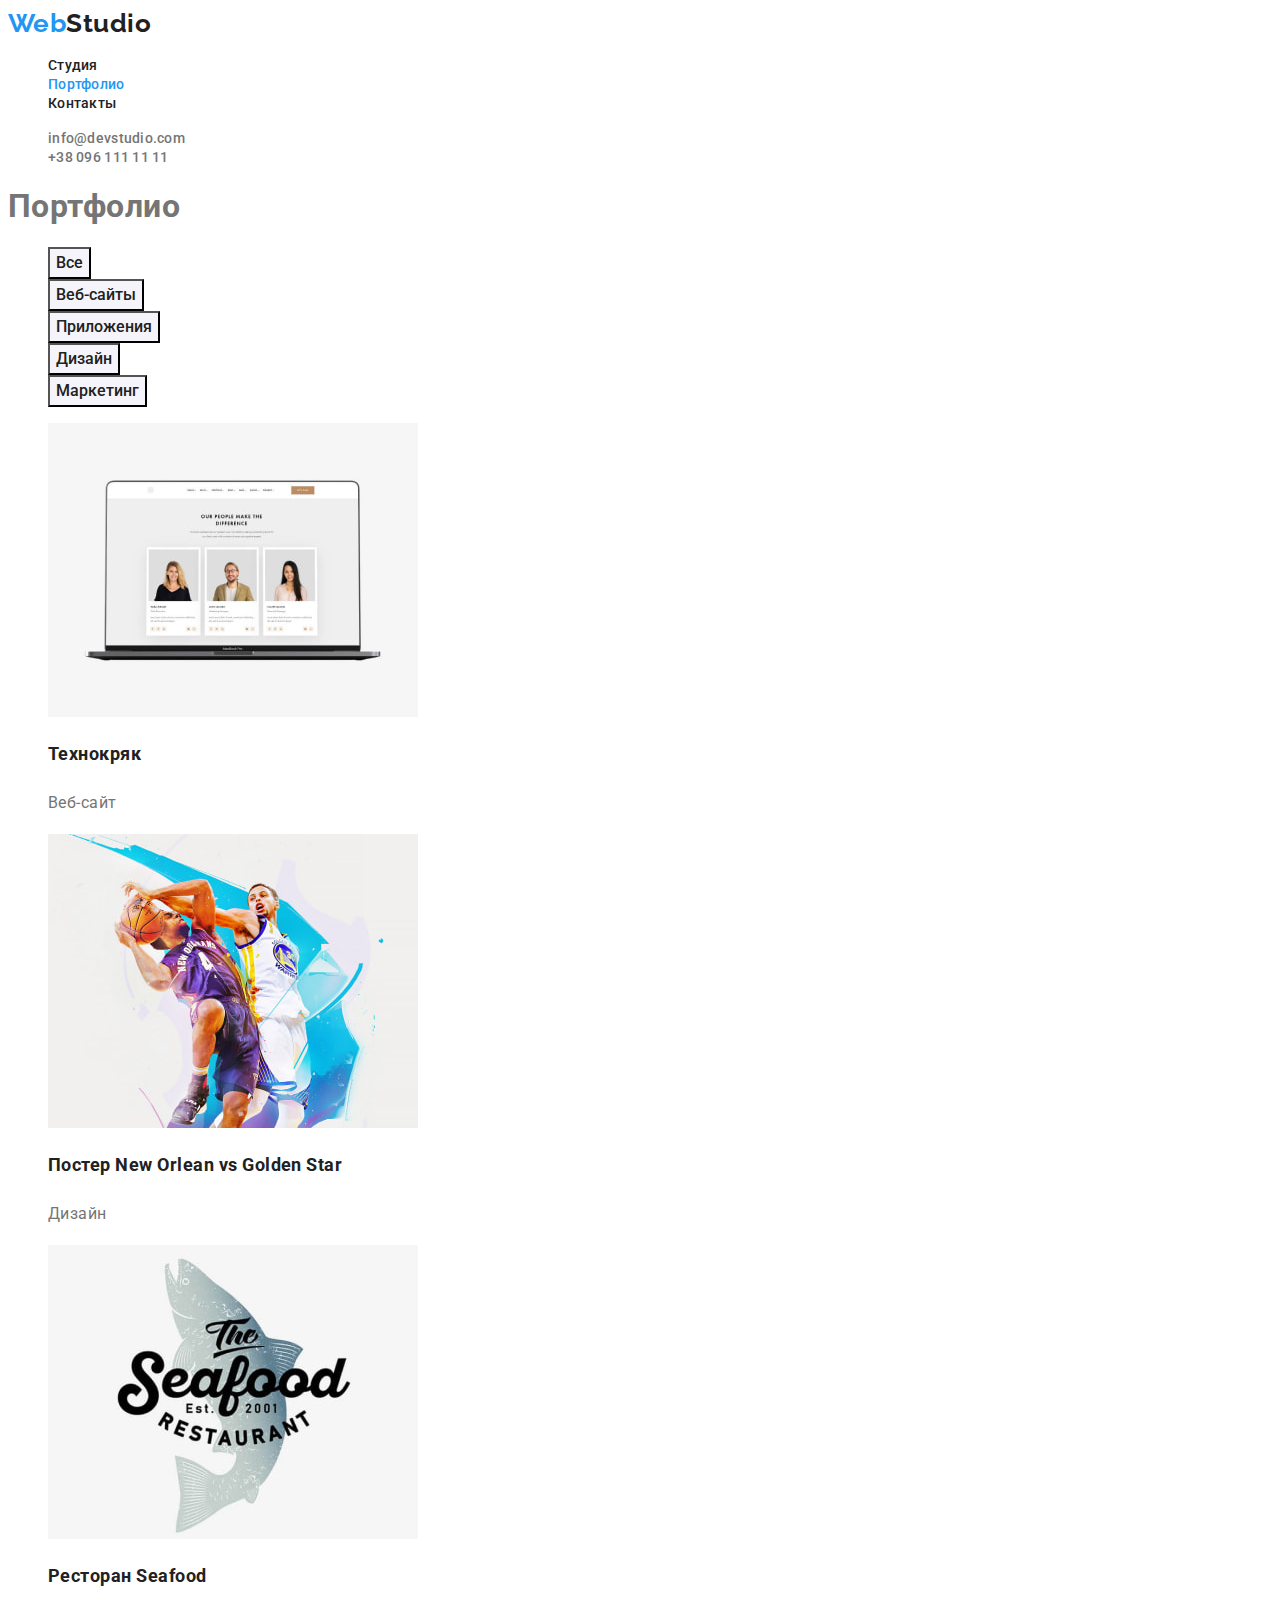
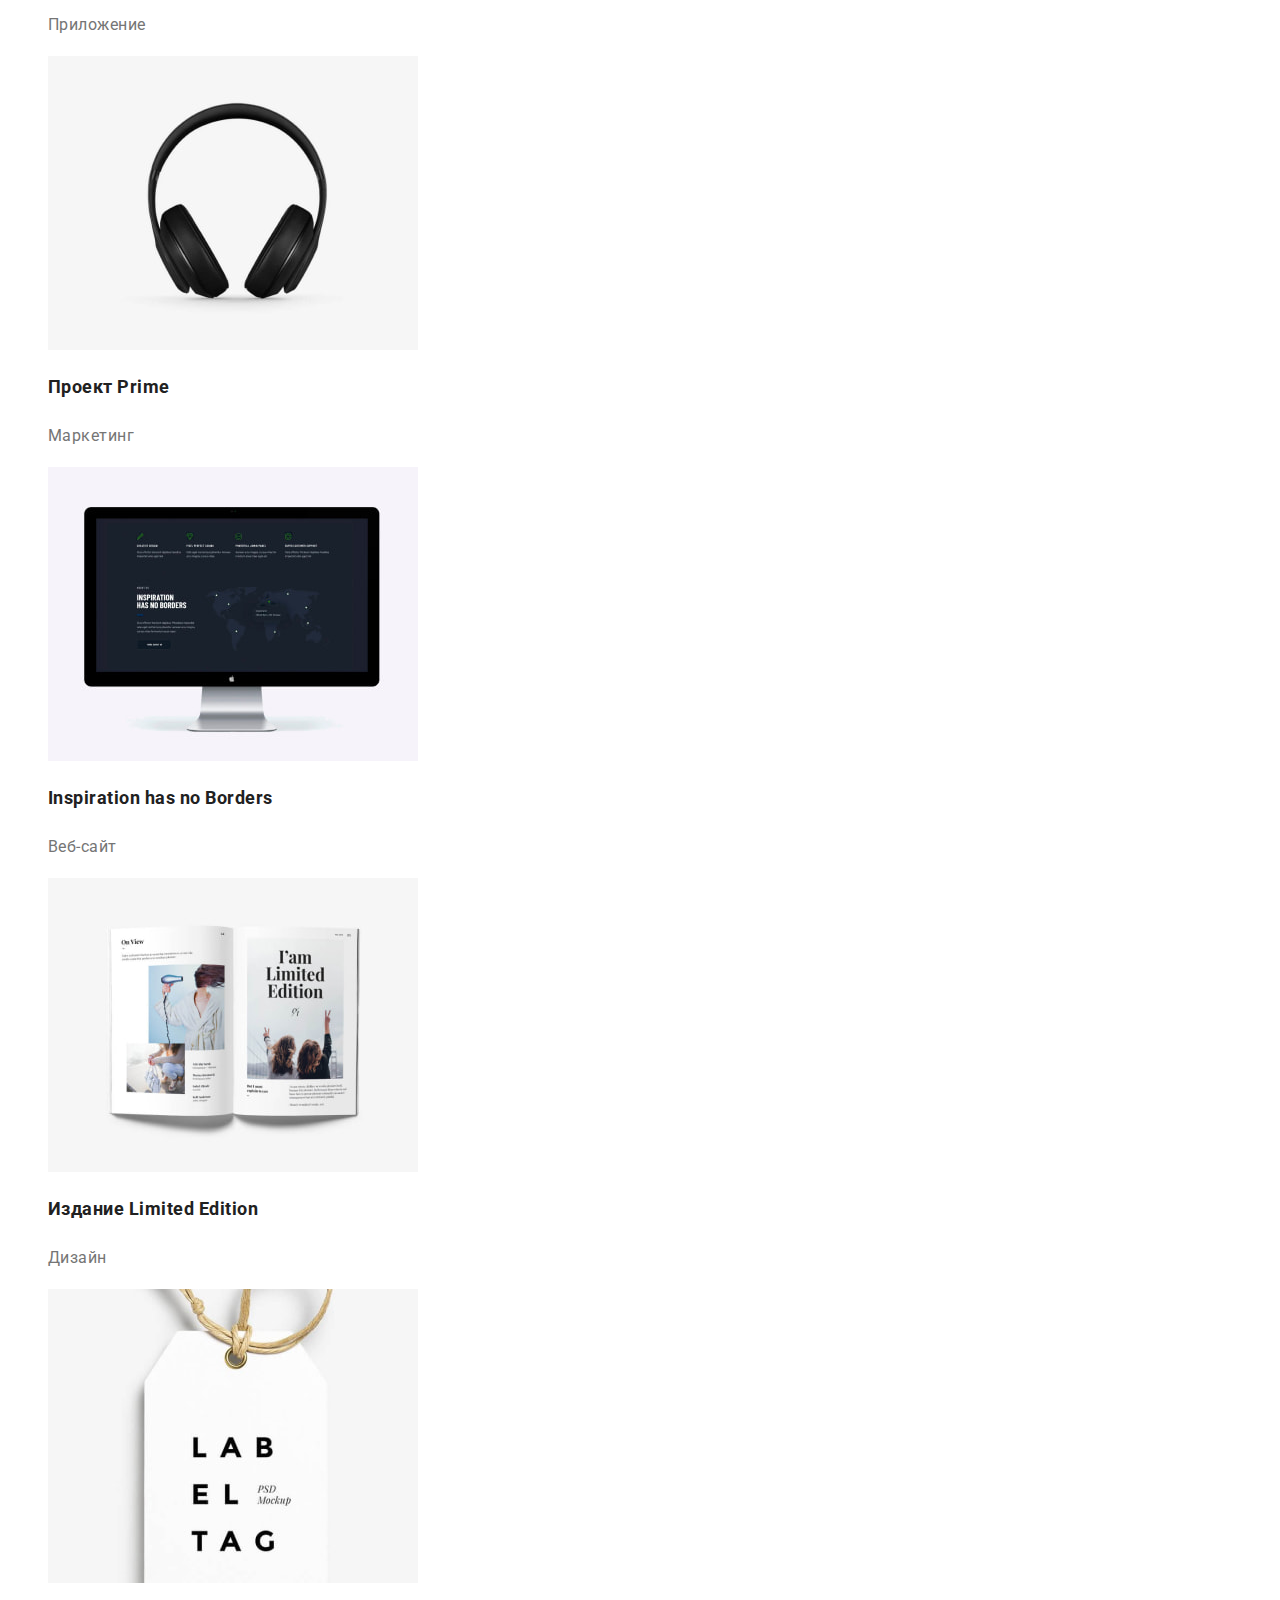
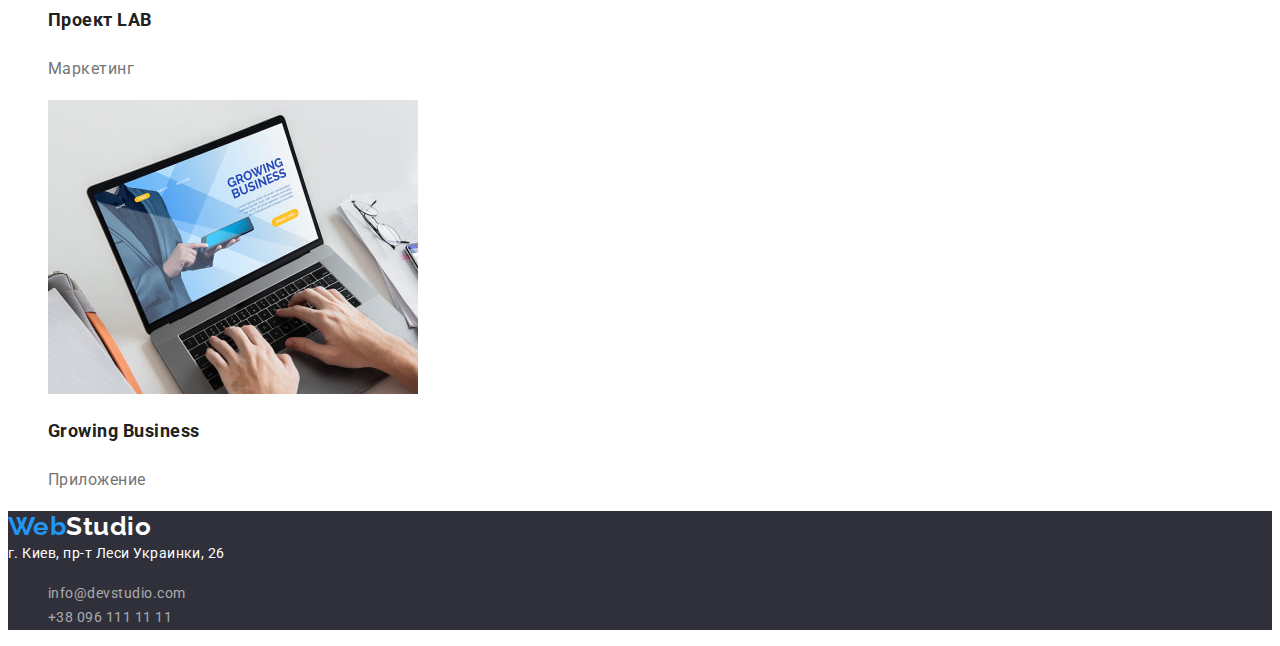
==== portfolio.html @ 53f69a0f "Initial commit" ====
<!DOCTYPE html>
<html lang="ru">

<head>
    <meta charset="UTF-8">
    <meta http-equiv="X-UA-Compatible" content="IE=edge">
    <meta name="viewport" content="width=device-width, initial-scale=1.0">
    <title>HW-02</title>
    <link rel="preconnect" href="https://fonts.googleapis.com">
    <link rel="preconnect" href="https://fonts.gstatic.com" crossorigin>
    <link
        href="https://fonts.googleapis.com/css2?family=Raleway:wght@700&family=Roboto:wght@400;500;700;900&display=swap"
        rel="stylesheet">
    <link rel="stylesheet" href="./css/styles.css">
</head>

<body>

    <!-- Шапка сайта -->
    <header class="header">
        <nav>
            <a href="./index.html" class="logo ">Web<span class="logo-main">Studio</span></a>
            <ul class="site-nav list">
                <li><a href="./index.html" class="link">Студия</a></li>
                <li><a href="./portfolio.html" class="link current">Портфолио</a></li>
                <li><a href="" class="link">Контакты</a></li>
            </ul>
        </nav>
        <ul class="auth-nav list">
            <li><a href="mailto:info@devstudio.com" class="link">info@devstudio.com</a></li>
            <li><a href="tel:+380961111111" class="link">+38 096 111 11 11</a></li>
        </ul>
    </header>

    <!-- Мейн -->
    <main>
        <section>
            <h1>Портфолио</h1>
            <nav>
                <ul class="portfolio-btn list">
                    <li><button type="button" class="btn">Все</button></li>
                    <li><button type="button" class="btn">Веб-сайты</button></li>
                    <li><button type="button" class="btn">Приложения</button></li>
                    <li><button type="button" class="btn">Дизайн</button></li>
                    <li><button type="button" class="btn">Маркетинг</button></li>
                </ul>
            </nav>
            <ul class="works list">
                <li>
                    <a href="" class="link">
                        <img src="./image/portfolio/portfolio1.jpg" alt="картинка сайта" width="370" >
                        <h2 class="title">Технокряк</h2>
                        <p class="text">Веб-сайт</p>
                    </a>
                </li>
                <li>
                    <a href="" class="link">
                        <img src="./image/portfolio/portfolio2.jpg" alt="баксетбольный постер" width="370" >
                        <h2 class="title">Постер <span lang="en">New Orlean vs Golden Star</span></h2>
                        <p class="text">Дизайн</p>
                    </a>
                </li>
                <li>
                    <a href="" class="link">
                        <img src="./image/portfolio/portfolio3.jpg" alt="постер ресторана" width="370">
                        <h2 class="title">Ресторан <span lang="en">Seafood</span></h2>
                        <p class="text">Приложение</p>
                    </a>
                </li>
                <li>
                    <a href="" class="link">
                        <img src="./image/portfolio/portfolio4.jpg" alt="картинка с наушниками" width="370">
                        <h2 class="title">Проект <span lang="en">Prime</span></h2>
                        <p class="text">Маркетинг</p>
                    </a>
                </li>
                <li>
                    <a href="" class="link">
                        <img src="./image/portfolio/portfolio6.jpg" alt="картинка с монитором" width="370">
                        <h2 class="title"><span lang="en">Inspiration has no Borders</span></h2>
                        <p class="text">Веб-сайт</p>
                    </a>
                </li>
                <li>
                    <a href="" class="link">
                        <img src="./image/portfolio/portfolio7.jpg" alt="картинка с журналом" width="370">
                        <h2 class="title">Издание <span lang="en">Limited Edition</span></h2>
                        <p class="text">Дизайн</p>
                    </a>
                </li>
                <li>
                    <a href="" class="link">
                        <img src="./image/portfolio/portfolio8.jpg" alt="картинка с биркой" width="370">
                        <h2 class="title">Проект <span lang="en">LAB</span></h2>
                        <p class="text">Маркетинг</p>
                    </a>
                   
                </li>
                <li>
                    <a href="" class="link">
                        <img src="./image/portfolio/portfolio9.jpg" alt="картинка с ноутбуком" width="370">
                        <h2 class="title"><span lang="en">Growing Business</span></h2>
                        <p class="text">Приложение</p>
                    </a>
                </li>
            </ul>
        </section>
    </main>

    <!--Подвал  -->
    <footer class="footer">
        <a href="./index.html" class="logo">Web<span class="logo-footer">Studio</span></a>
        <address class="adr">г. Киев, пр-т Леси Украинки, 26</address>
        <ul class="footer-auth list">
            <li><a href="mailto:info@devstudio.com" class="link">info@devstudio.com</a></li>
            <li><a href="tel:+380961111111" class="link">+38 096 111 11 11</a></li>
        </ul>
    </footer>
    </body>
    
    </html>
---- css/styles.css ----
/* бекграунд героя #2F303A */

/* бекграунд вторичный #F5F4FA */

/* цвет сновного текста  #757575 */

/* вторичный цветт текста #212121 */

/* белый цвет #FFFFFF */

/* акцент #2196F3 */

/* цвет адерс футер rgba(255, 255, 255, 0.6) */

:root {
    --primary-text-color: #757575;
    --title-text-color: #212121;
    --accent-color: #2196F3;
    --bacground-primary-color: #FFFFFF;
}

body {
    background-color: var(--bacground-primary-color);
    color: var(--primary-text-color);
    font-family: 'Roboto', sans-serif;
    letter-spacing: 0.03em;
}

.list {
    list-style: none;
}

/* Логотип */
.logo {
    color: var(--accent-color);  
    font-family: 'Raleway', sans-serif;
    font-weight: 700;
    font-size: 26px;
    line-height: 1.19;
    text-decoration: none;
}

.logo-main {
    color: var(--title-text-color);
}

/*  Навигация сайта */

.site-nav .link {
    color: var(--title-text-color);
    font-weight: 500;
    font-size: 14px;
    line-height: 1.14;
    letter-spacing: 0.02em;
    text-decoration: none;
}

.site-nav .link:hover, 
.site-nav .link:focus {
    color: var(--accent-color); 
}

.site-nav .link.current {
    color: var(--accent-color);
}
.auth-nav .link {
    color: var(--primary-text-color);
    font-weight: 500;
    font-size: 14px;
    line-height: 1.14;
    letter-spacing: 0.02em;
    text-decoration: none;
}

.auth-nav .link:hover,
.auth-nav .link:focus {
    color: var(--accent-color);
}

/* Герой */

.hero-title {
    color: #FFFFFF;
    background-color: #2F303A;
    font-weight: 900;
    font-size: 44px;
    line-height: 1.36; 
    text-transform: uppercase;  
    text-align: center;
}

/* Кнопки */

.hero-btn {
    color: #FFFFFF;
    background-color: var(--accent-color);
    font-family: inherit;
    font-weight: 700;
    font-size: 16px;
    line-height: 1.88;
    cursor: pointer;
}

.portfolio-btn .btn {
    color: var(--title-text-color);
    background-color: #F5F4FA;
    font-family: inherit;
    font-weight: 500;
    font-size: 16px;
    line-height: 1.63;
    cursor: pointer;
}

.portfolio-btn .btn:hover,
.portfolio-btn .btn:focus {
    color: #FFFFFF;
    background-color: var(--accent-color);
}


/* Секции мейна*/

.section-title {
    color: var(--title-text-color);
    font-size: 36px;
    line-height: 1.17;
    text-align: center;
}

.feature-list .title {
    color: var(--title-text-color);
    font-size: 14px;
    line-height: 1.14;
    text-transform: uppercase;
}

.feature-list .text {
    font-size: 14px;
    line-height: 1.71;
}

.team-list .title {
    color: var(--title-text-color);
    font-weight: 500;
    font-size: 16px;
    line-height: 1.19; 
}

.team-list .text {
    line-height: 1.19;
}

.team {
    background-color: #F5F4FA;
}

/* секция портфолио */

.works .link {
    text-decoration: none;
}

.works .title {
    color: var(--title-text-color);
    font-weight: 700;
    font-size: 18px;
    line-height: 2;
}

.works .text {
    color: var(--primary-text-color);
    line-height: 1.88;
}

/* Подвал */

.footer {
    background-color: #2F303A;
}

.logo-footer {
    color: #fff;
}

.adr {
    color: #fff;
    font-style: normal;
    font-size: 14px;
    line-height: 1.71;
}

.footer-auth .link {
    color: rgba(255, 255, 255, 0.6);
    font-size: 14px;
    line-height: 1.71;
    text-decoration: none;
}

.footer-auth .link:focus, 
.footer-auth .link:hover {
    color: var(--accent-color);
}
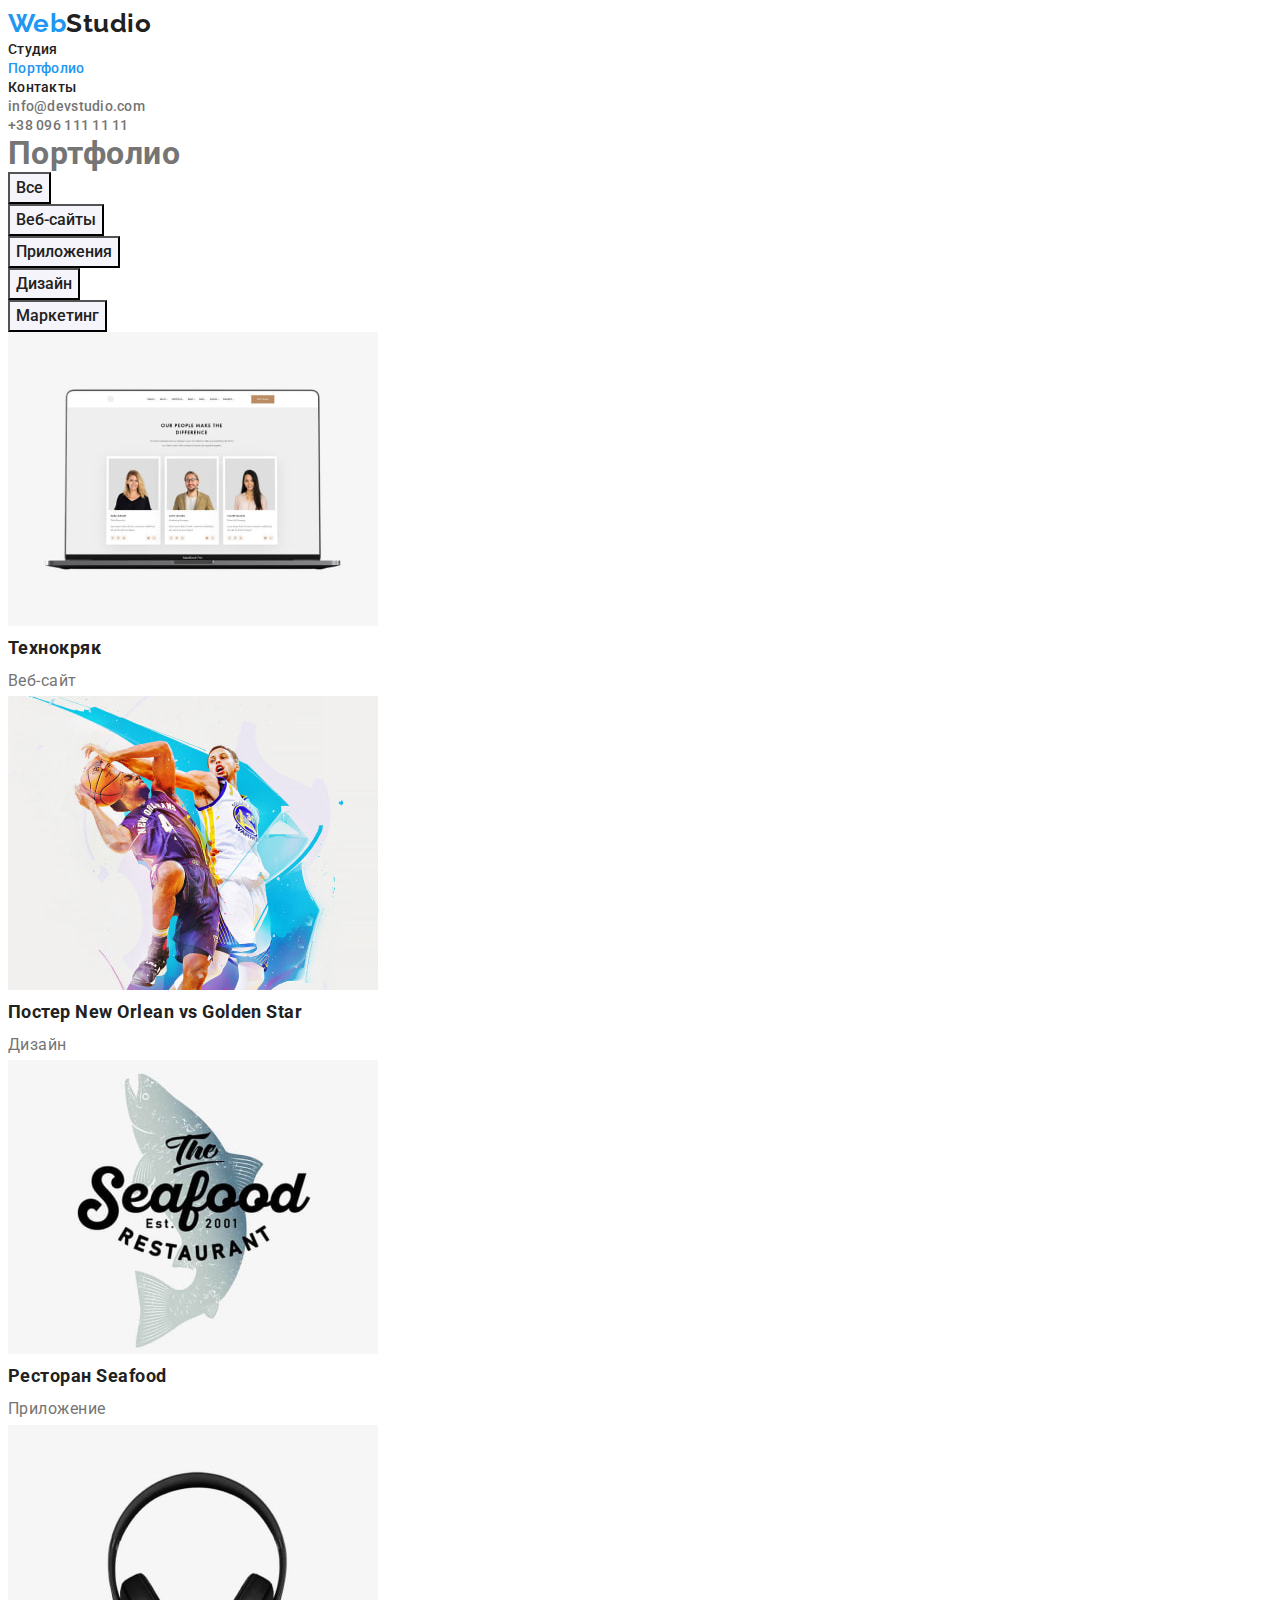
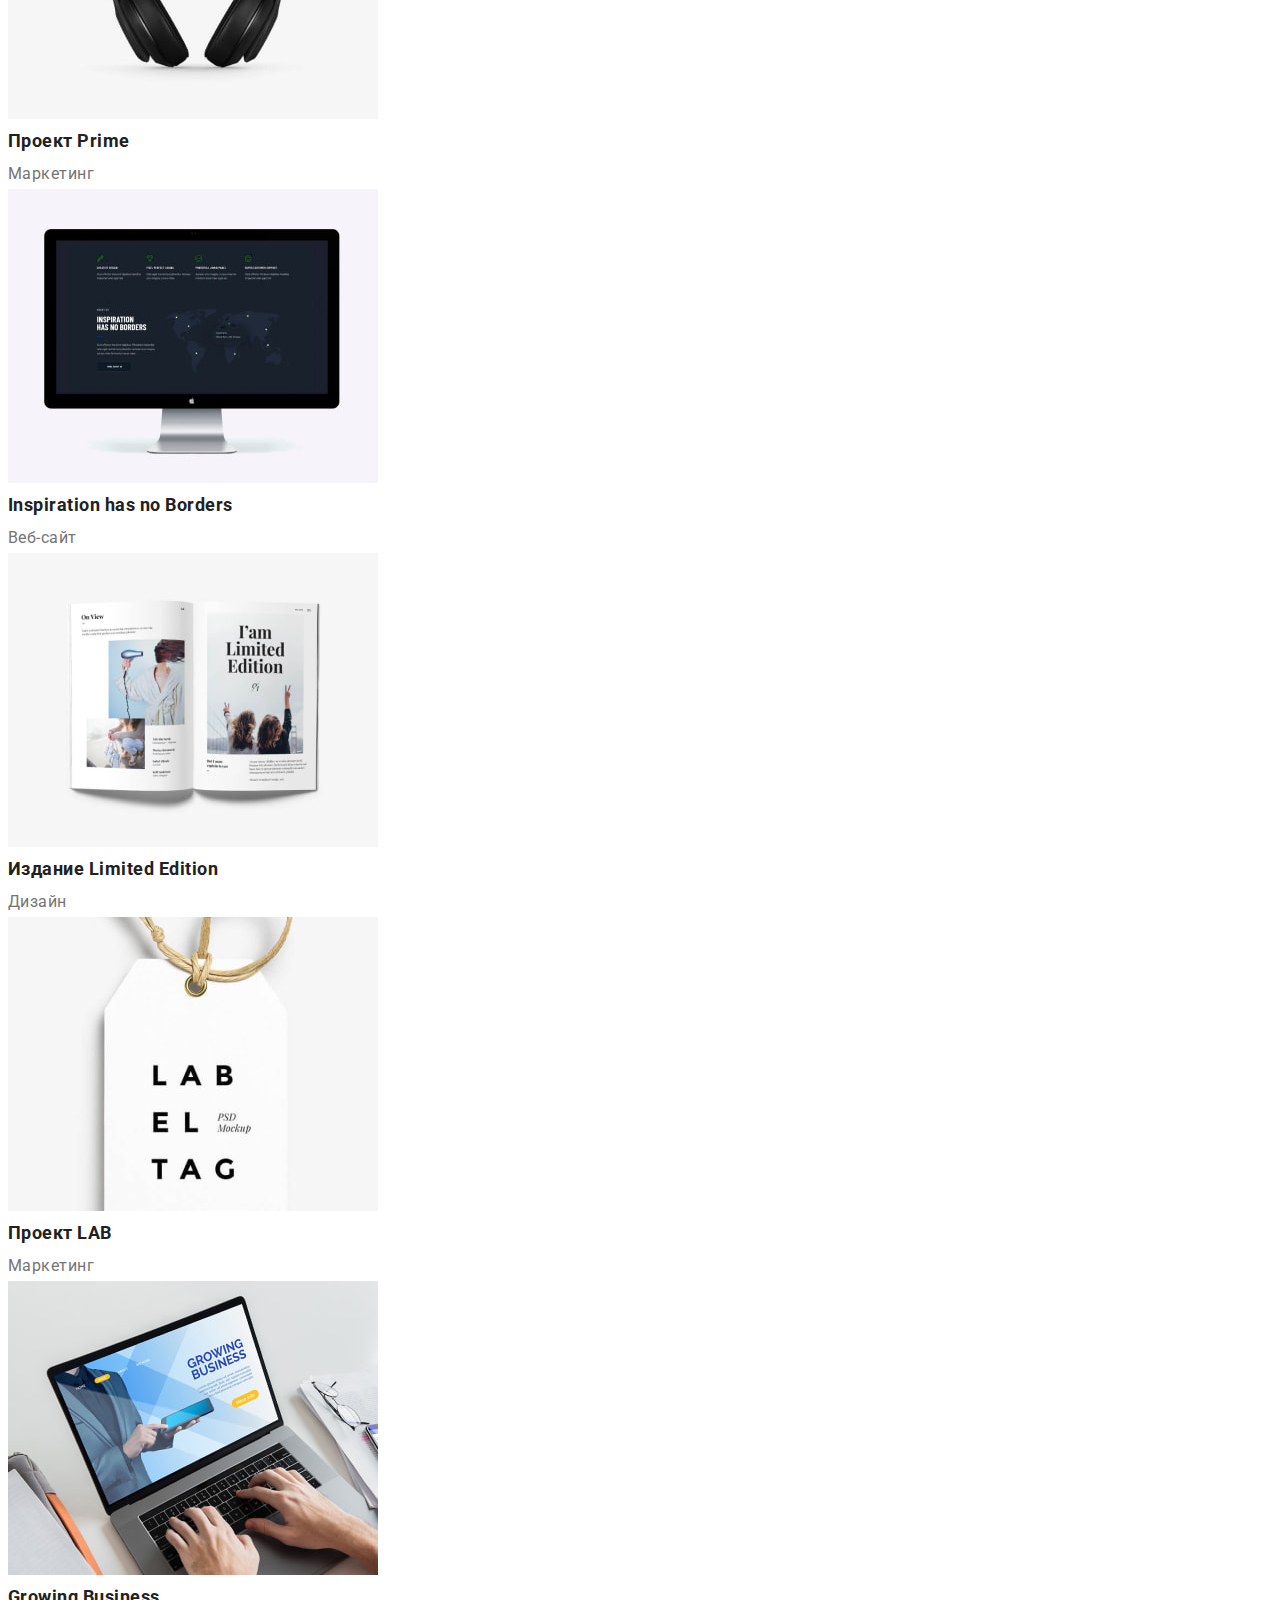
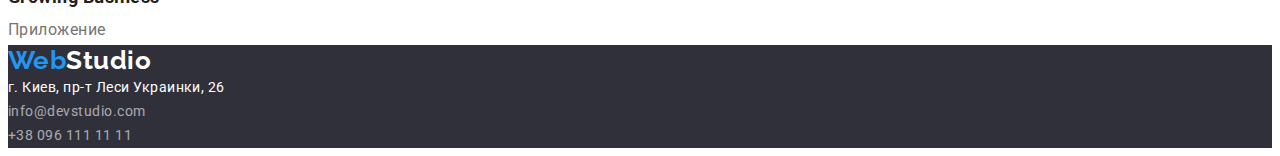
==== commit d8de3209: "работа с отступами" ====
--- a/portfolio.html
+++ b/portfolio.html
@@ -5,7 +5,7 @@
     <meta charset="UTF-8">
     <meta http-equiv="X-UA-Compatible" content="IE=edge">
     <meta name="viewport" content="width=device-width, initial-scale=1.0">
-    <title>HW-02</title>
+    <title>HW-03</title>
     <link rel="preconnect" href="https://fonts.googleapis.com">
     <link rel="preconnect" href="https://fonts.gstatic.com" crossorigin>
     <link
--- a/css/styles.css
+++ b/css/styles.css
@@ -11,6 +11,8 @@
 /* акцент #2196F3 */
 
 /* цвет адерс футер rgba(255, 255, 255, 0.6) */
+
+/* width: 1170 */
 
 :root {
     --primary-text-color: #757575;
@@ -26,11 +28,27 @@
     letter-spacing: 0.03em;
 }
 
+h1, h2, h3, h4, h5, h6, p {
+    margin: 0;
+}
+
 .list {
+    padding: 0;
+    margin: 0;
     list-style: none;
 }
 
+.container {
+    width: 1200px;
+    padding-left: 15px;
+    padding-right: 15px;
+    margin-left: auto;
+    margin-right: auto;
+    outline: 1px solid tomato;
+}
+
 /* Логотип */
+
 .logo {
     color: var(--accent-color);  
     font-family: 'Raleway', sans-serif;
@@ -79,9 +97,14 @@
 
 /* Герой */
 
+.hero {
+    background-color: #2F303A;  
+}
+
 .hero-title {
+    margin-top: 0;
+    margin-bottom: 30px;
     color: #FFFFFF;
-    background-color: #2F303A;
     font-weight: 900;
     font-size: 44px;
     line-height: 1.36; 
@@ -120,6 +143,23 @@
 
 /* Секции мейна*/
 
+.visually-hidden {
+    position: absolute;
+    width: 1px;
+    height: 1px;
+    margin: -1px;
+    border: 0;
+    padding: 0;
+    white-space: nowrap;
+    clip-path: inset(100%);
+    clip: rect(0 0 0 0);
+    overflow: hidden;
+}
+
+. {
+    padding: 94px 0;
+}
+
 .section-title {
     color: var(--title-text-color);
     font-size: 36px;
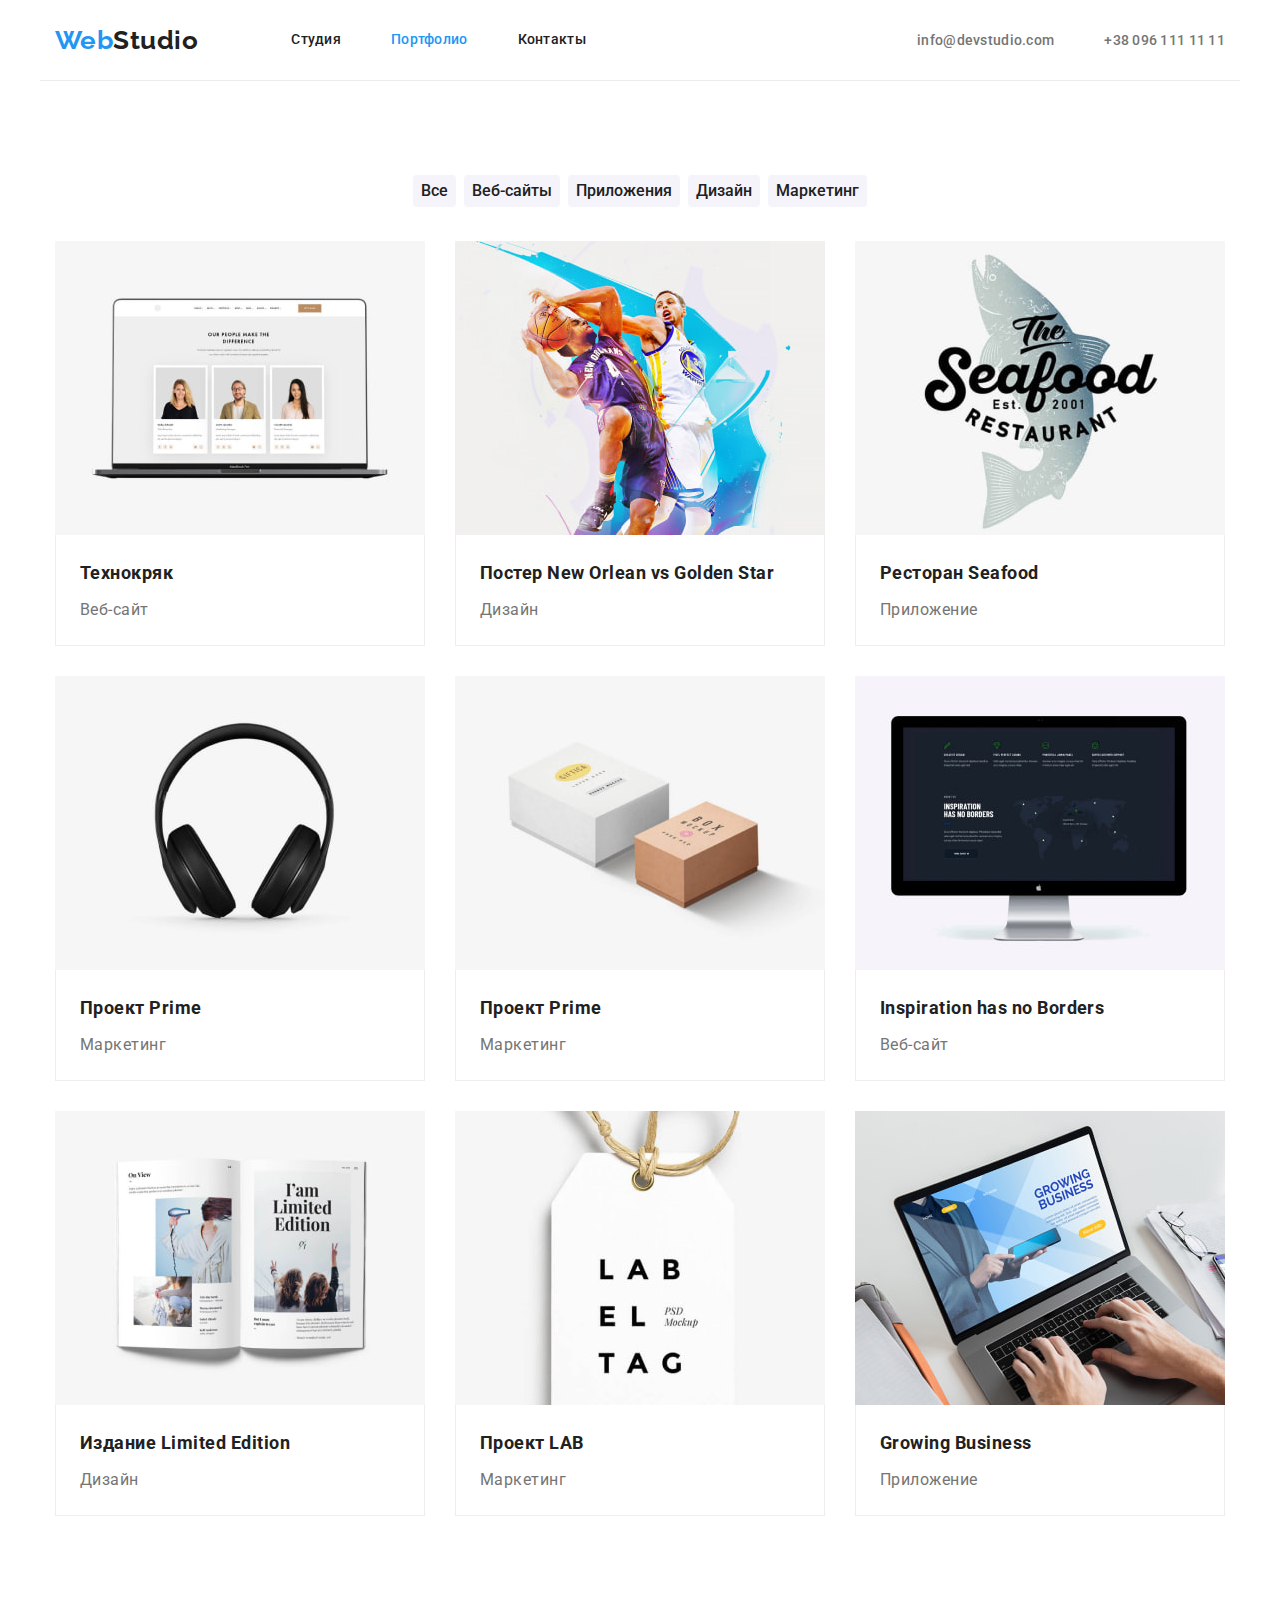
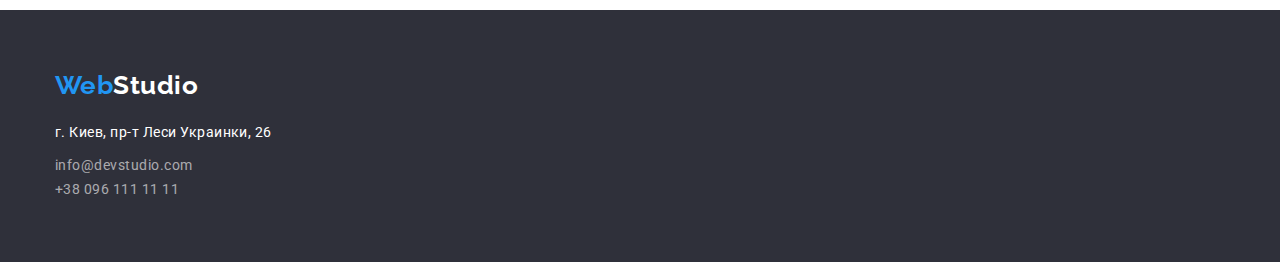
==== commit 1560fb3d: "стили по ДЗ№3" ====
--- a/portfolio.html
+++ b/portfolio.html
@@ -11,6 +11,8 @@
     <link
         href="https://fonts.googleapis.com/css2?family=Raleway:wght@700&family=Roboto:wght@400;500;700;900&display=swap"
         rel="stylesheet">
+    <link rel="stylesheet"
+        href="https://cdnjs.cloudflare.com/ajax/libs/modern-normalize/1.1.0/modern-normalize.min.css">
     <link rel="stylesheet" href="./css/styles.css">
 </head>
 
@@ -18,103 +20,155 @@
 
     <!-- Шапка сайта -->
     <header class="header">
-        <nav>
+        <div class="container main-nav">
             <a href="./index.html" class="logo ">Web<span class="logo-main">Studio</span></a>
-            <ul class="site-nav list">
-                <li><a href="./index.html" class="link">Студия</a></li>
-                <li><a href="./portfolio.html" class="link current">Портфолио</a></li>
-                <li><a href="" class="link">Контакты</a></li>
+            <nav>
+                <ul class="site-nav list">
+                    <li class="item"><a href="./index.html" class="link">Студия</a></li>
+                    <li class="item"><a href="./portfolio.html" class="link current">Портфолио</a></li>
+                    <li class="item"><a href="" class="link">Контакты</a></li>
+                </ul>
+            </nav>
+            <ul class="auth-nav list">
+                <li class="item"><a href="mailto:info@devstudio.com" class="link">info@devstudio.com</a></li>
+                <li class="item"><a href="tel:+380961111111" class="link">+38 096 111 11 11</a></li>
             </ul>
-        </nav>
-        <ul class="auth-nav list">
-            <li><a href="mailto:info@devstudio.com" class="link">info@devstudio.com</a></li>
-            <li><a href="tel:+380961111111" class="link">+38 096 111 11 11</a></li>
-        </ul>
+        </div>
     </header>
 
     <!-- Мейн -->
     <main>
-        <section>
-            <h1>Портфолио</h1>
-            <nav>
-                <ul class="portfolio-btn list">
-                    <li><button type="button" class="btn">Все</button></li>
-                    <li><button type="button" class="btn">Веб-сайты</button></li>
-                    <li><button type="button" class="btn">Приложения</button></li>
-                    <li><button type="button" class="btn">Дизайн</button></li>
-                    <li><button type="button" class="btn">Маркетинг</button></li>
+        <section class="section">
+            <div class="container">
+                <h1 class="visually-hidden">Портфолио</h1>
+                <nav>
+                    <ul class="portfolio-btn portfolio-nav list">
+                        <li class="item">
+                            <button type="button" class="btn">Все</button>
+                        </li>
+
+                        <li class="item">
+                            <button type="button" class="btn">Веб-сайты</button>
+                        </li>
+
+                        <li class="item">
+                            <button type="button" class="btn">Приложения</button>
+                        </li>
+
+                        <li class="item">
+                            <button type="button" class="btn">Дизайн</button>
+                        </li>
+
+                        <li class="item">
+                            <button type="button" class="btn">Маркетинг</button>
+                        </li>
+                    </ul>
+                </nav>
+                <ul class="works list">
+                    <li class="item">
+                        <a href="" class="link">
+                            <img src="./image/portfolio/portfolio1.jpg" alt="картинка сайта" width="370">
+                            <div class="card-content">
+                                <h2 class="title">Технокряк</h2>
+                                <p class="text">Веб-сайт</p>
+                            </div>
+                        </a>
+                    </li>
+
+                    <li class="item">
+                        <a href="" class="link">
+                            <img src="./image/portfolio/portfolio2.jpg" alt="баксетбольный постер" width="370">
+                            <div class="card-content">
+                                <h2 class="title">Постер <span lang="en">New Orlean vs Golden Star</span></h2>
+                                <p class="text">Дизайн</p>
+                            </div>
+                        </a>
+                    </li>
+
+                    <li class="item">
+                        <a href="" class="link">
+                            <img src="./image/portfolio/portfolio3.jpg" alt="постер ресторана" width="370">
+                            <div class="card-content">
+                                <h2 class="title">Ресторан <span lang="en">Seafood</span></h2>
+                                <p class="text">Приложение</p>
+                            </div>
+                        </a>
+                    </li>
+
+                    <li class="item">
+                        <a href="" class="link">
+                            <img src="./image/portfolio/portfolio4.jpg" alt="картинка с наушниками" width="370">
+                            <div class="card-content">
+                                <h2 class="title">Проект <span lang="en">Prime</span></h2>
+                                <p class="text">Маркетинг</p>
+                            </div>
+                        </a>
+                    </li>
+
+                    <li class="item">
+                        <a href="" class="link">
+                            <img src="./image/portfolio/portfolio5.jpg" alt="картинка с коробками" width="370">
+                            <div class="card-content">
+                                <h2 class="title">Проект <span lang="en">Prime</span></h2>
+                                <p class="text">Маркетинг</p>
+                            </div>
+                        </a>
+                    </li>
+
+                    <li class="item">
+                        <a href="" class="link">
+                            <img src="./image/portfolio/portfolio6.jpg" alt="картинка с монитором" width="370">
+                            <div class="card-content">
+                                <h2 class="title"><span lang="en">Inspiration has no Borders</span></h2>
+                                <p class="text">Веб-сайт</p>
+                            </div>
+                        </a>
+                    </li>
+
+                    <li class="item">
+                        <a href="" class="link">
+                            <img src="./image/portfolio/portfolio7.jpg" alt="картинка с журналом" width="370">
+                            <div class="card-content">
+                                <h2 class="title">Издание <span lang="en">Limited Edition</span></h2>
+                                <p class="text">Дизайн</p>
+                            </div>
+                        </a>
+                    </li>
+
+                    <li class="item">
+                        <a href="" class="link">
+                            <img src="./image/portfolio/portfolio8.jpg" alt="картинка с биркой" width="370">
+                            <div class="card-content">
+                                <h2 class="title">Проект <span lang="en">LAB</span></h2>
+                                <p class="text">Маркетинг</p>
+                            </div>
+                        </a>
+                    </li>
+
+                    <li class="item">
+                        <a href="" class="link">
+                            <img src="./image/portfolio/portfolio9.jpg" alt="картинка с ноутбуком" width="370">
+                            <div class="card-content">
+                                <h2 class="title"><span lang="en">Growing Business</span></h2>
+                                <p class="text">Приложение</p>
+                            </div>
+                        </a>
+                    </li>
                 </ul>
-            </nav>
-            <ul class="works list">
-                <li>
-                    <a href="" class="link">
-                        <img src="./image/portfolio/portfolio1.jpg" alt="картинка сайта" width="370" >
-                        <h2 class="title">Технокряк</h2>
-                        <p class="text">Веб-сайт</p>
-                    </a>
-                </li>
-                <li>
-                    <a href="" class="link">
-                        <img src="./image/portfolio/portfolio2.jpg" alt="баксетбольный постер" width="370" >
-                        <h2 class="title">Постер <span lang="en">New Orlean vs Golden Star</span></h2>
-                        <p class="text">Дизайн</p>
-                    </a>
-                </li>
-                <li>
-                    <a href="" class="link">
-                        <img src="./image/portfolio/portfolio3.jpg" alt="постер ресторана" width="370">
-                        <h2 class="title">Ресторан <span lang="en">Seafood</span></h2>
-                        <p class="text">Приложение</p>
-                    </a>
-                </li>
-                <li>
-                    <a href="" class="link">
-                        <img src="./image/portfolio/portfolio4.jpg" alt="картинка с наушниками" width="370">
-                        <h2 class="title">Проект <span lang="en">Prime</span></h2>
-                        <p class="text">Маркетинг</p>
-                    </a>
-                </li>
-                <li>
-                    <a href="" class="link">
-                        <img src="./image/portfolio/portfolio6.jpg" alt="картинка с монитором" width="370">
-                        <h2 class="title"><span lang="en">Inspiration has no Borders</span></h2>
-                        <p class="text">Веб-сайт</p>
-                    </a>
-                </li>
-                <li>
-                    <a href="" class="link">
-                        <img src="./image/portfolio/portfolio7.jpg" alt="картинка с журналом" width="370">
-                        <h2 class="title">Издание <span lang="en">Limited Edition</span></h2>
-                        <p class="text">Дизайн</p>
-                    </a>
-                </li>
-                <li>
-                    <a href="" class="link">
-                        <img src="./image/portfolio/portfolio8.jpg" alt="картинка с биркой" width="370">
-                        <h2 class="title">Проект <span lang="en">LAB</span></h2>
-                        <p class="text">Маркетинг</p>
-                    </a>
-                   
-                </li>
-                <li>
-                    <a href="" class="link">
-                        <img src="./image/portfolio/portfolio9.jpg" alt="картинка с ноутбуком" width="370">
-                        <h2 class="title"><span lang="en">Growing Business</span></h2>
-                        <p class="text">Приложение</p>
-                    </a>
-                </li>
-            </ul>
+            </div>
         </section>
     </main>
 
     <!--Подвал  -->
     <footer class="footer">
-        <a href="./index.html" class="logo">Web<span class="logo-footer">Studio</span></a>
-        <address class="adr">г. Киев, пр-т Леси Украинки, 26</address>
-        <ul class="footer-auth list">
-            <li><a href="mailto:info@devstudio.com" class="link">info@devstudio.com</a></li>
-            <li><a href="tel:+380961111111" class="link">+38 096 111 11 11</a></li>
-        </ul>
+        <div class="container">
+            <a href="./index.html" class="logo">Web<span class="logo-footer">Studio</span></a>
+            <address class="adr">г. Киев, пр-т Леси Украинки, 26</address>
+            <ul class="footer-auth list">
+                <li><a href="mailto:info@devstudio.com" class="link mail">info@devstudio.com</a></li>
+                <li><a href="tel:+380961111111" class="link">+38 096 111 11 11</a></li>
+            </ul>
+        </div>
     </footer>
     </body>
     
--- a/css/styles.css
+++ b/css/styles.css
@@ -12,231 +12,398 @@
 
 /* цвет адерс футер rgba(255, 255, 255, 0.6) */
 
-/* width: 1170 */
-
 :root {
-    --primary-text-color: #757575;
-    --title-text-color: #212121;
-    --accent-color: #2196F3;
-    --bacground-primary-color: #FFFFFF;
+  --primary-text-color: #757575;
+  --title-text-color: #212121;
+  --accent-color: #2196f3;
+  --bacground-primary-color: #ffffff;
 }
 
 body {
-    background-color: var(--bacground-primary-color);
-    color: var(--primary-text-color);
-    font-family: 'Roboto', sans-serif;
-    letter-spacing: 0.03em;
-}
-
-h1, h2, h3, h4, h5, h6, p {
-    margin: 0;
+  font-family: "Roboto", sans-serif;
+  letter-spacing: 0.03em;
+
+  background-color: var(--bacground-primary-color);
+  color: var(--primary-text-color);
+}
+
+h1,
+h2,
+h3,
+h4,
+h5,
+h6,
+p {
+  margin: 0;
 }
 
 .list {
-    padding: 0;
-    margin: 0;
-    list-style: none;
+  padding: 0;
+  margin: 0;
+  list-style: none;
 }
 
 .container {
-    width: 1200px;
-    padding-left: 15px;
-    padding-right: 15px;
-    margin-left: auto;
-    margin-right: auto;
-    outline: 1px solid tomato;
+  width: 1200px;
+  padding-left: 15px;
+  padding-right: 15px;
+  margin-left: auto;
+  margin-right: auto;
+}
+
+img {
+  display: block;
+  max-width: 100%;
+  height: auto;
 }
 
 /* Логотип */
 
 .logo {
-    color: var(--accent-color);  
-    font-family: 'Raleway', sans-serif;
-    font-weight: 700;
-    font-size: 26px;
-    line-height: 1.19;
-    text-decoration: none;
+  font-family: "Raleway", sans-serif;
+  font-weight: 700;
+  font-size: 26px;
+  line-height: 1.19;
+
+  color: var(--accent-color);
+  text-decoration: none;
 }
 
 .logo-main {
-    color: var(--title-text-color);
+  color: var(--title-text-color);
 }
 
 /*  Навигация сайта */
 
+.main-nav {
+  display: flex;
+  align-items: center;
+  border-bottom-width: 1px;
+  border-bottom-style: solid;
+  border-bottom-color: #ececec;
+}
+
+.site-nav {
+  display: flex;
+  margin-left: 93px;
+}
+
+.site-nav .item:not(:last-child) {
+  margin-right: 50px;
+}
+
 .site-nav .link {
-    color: var(--title-text-color);
-    font-weight: 500;
-    font-size: 14px;
-    line-height: 1.14;
-    letter-spacing: 0.02em;
-    text-decoration: none;
-}
-
-.site-nav .link:hover, 
+  display: block;
+  padding-top: 32px;
+  padding-bottom: 32px;
+
+  font-weight: 500;
+  font-size: 14px;
+  line-height: 1.14;
+  letter-spacing: 0.02em;
+
+  color: var(--title-text-color);
+  text-decoration: none;
+}
+
+.site-nav .link:hover,
 .site-nav .link:focus {
-    color: var(--accent-color); 
+  color: var(--accent-color);
 }
 
 .site-nav .link.current {
-    color: var(--accent-color);
-}
+  color: var(--accent-color);
+}
+
+.auth-nav {
+  display: flex;
+  margin-left: auto;
+}
+
+.auth-nav .item:not(:last-child) {
+  margin-right: 50px;
+}
+
 .auth-nav .link {
-    color: var(--primary-text-color);
-    font-weight: 500;
-    font-size: 14px;
-    line-height: 1.14;
-    letter-spacing: 0.02em;
-    text-decoration: none;
+  font-weight: 500;
+  font-size: 14px;
+  line-height: 1.14;
+  letter-spacing: 0.02em;
+
+  color: var(--primary-text-color);
+  text-decoration: none;
 }
 
 .auth-nav .link:hover,
 .auth-nav .link:focus {
-    color: var(--accent-color);
+  color: var(--accent-color);
 }
 
 /* Герой */
 
 .hero {
-    background-color: #2F303A;  
+  text-align: center;
+
+  background-color: #2f303a;
 }
 
 .hero-title {
-    margin-top: 0;
-    margin-bottom: 30px;
-    color: #FFFFFF;
-    font-weight: 900;
-    font-size: 44px;
-    line-height: 1.36; 
-    text-transform: uppercase;  
-    text-align: center;
+  margin-top: 0;
+  margin-bottom: 30px;
+
+  font-weight: 900;
+  font-size: 44px;
+  line-height: 1.36;
+  text-transform: uppercase;
+
+  color: #ffffff;
 }
 
 /* Кнопки */
 
 .hero-btn {
-    color: #FFFFFF;
-    background-color: var(--accent-color);
-    font-family: inherit;
-    font-weight: 700;
-    font-size: 16px;
-    line-height: 1.88;
-    cursor: pointer;
+  border-color: transparent;
+  border-radius: 4px;
+
+  font-family: inherit;
+  font-weight: 700;
+  font-size: 16px;
+  line-height: 1.88;
+  cursor: pointer;
+
+  color: #ffffff;
+  background-color: var(--accent-color);
 }
 
 .portfolio-btn .btn {
-    color: var(--title-text-color);
-    background-color: #F5F4FA;
-    font-family: inherit;
-    font-weight: 500;
-    font-size: 16px;
-    line-height: 1.63;
-    cursor: pointer;
+  border-color: transparent;
+  border-radius: 4px;
+
+  font-family: inherit;
+  font-weight: 500;
+  font-size: 16px;
+  line-height: 1.63;
+  cursor: pointer;
+
+  color: var(--title-text-color);
+  background-color: #f5f4fa;
 }
 
 .portfolio-btn .btn:hover,
 .portfolio-btn .btn:focus {
-    color: #FFFFFF;
-    background-color: var(--accent-color);
-}
-
+  color: #ffffff;
+  background-color: var(--accent-color);
+}
 
 /* Секции мейна*/
 
 .visually-hidden {
-    position: absolute;
-    width: 1px;
-    height: 1px;
-    margin: -1px;
-    border: 0;
-    padding: 0;
-    white-space: nowrap;
-    clip-path: inset(100%);
-    clip: rect(0 0 0 0);
-    overflow: hidden;
-}
-
-. {
-    padding: 94px 0;
+  position: absolute;
+  width: 1px;
+  height: 1px;
+  margin: -1px;
+  border: 0;
+  padding: 0;
+  white-space: nowrap;
+  clip-path: inset(100%);
+  clip: rect(0 0 0 0);
+  overflow: hidden;
+}
+
+.section {
+  padding: 94px 0;
+}
+
+.section-works {
+  padding-bottom: 94px;
 }
 
 .section-title {
-    color: var(--title-text-color);
-    font-size: 36px;
-    line-height: 1.17;
-    text-align: center;
+  margin-bottom: 50px;
+
+  font-size: 36px;
+  line-height: 1.17;
+  text-align: center;
+
+  color: var(--title-text-color);
+}
+
+.feature-list {
+  display: flex;
 }
 
 .feature-list .title {
-    color: var(--title-text-color);
-    font-size: 14px;
-    line-height: 1.14;
-    text-transform: uppercase;
+  margin-bottom: 10px;
+
+  font-size: 14px;
+  line-height: 1.14;
+  text-transform: uppercase;
+
+  color: var(--title-text-color);
 }
 
 .feature-list .text {
-    font-size: 14px;
-    line-height: 1.71;
+  font-size: 14px;
+  line-height: 1.71;
+}
+
+.feature-list .item {
+  flex-basis: calc(100% / 4);
+}
+
+.feature-list .item:not(:last-child) {
+  margin-right: 30px;
+}
+
+.works-list {
+  display: flex;
+}
+
+.works-list .item {
+  flex-basis: calc(100% / 3);
+}
+
+.works-list .item:not(:last-child) {
+  margin-right: 30px;
+}
+
+.team-list {
+  display: flex;
+}
+
+.team-list .item {
+  flex-basis: calc(100% / 4);
+  text-align: center;
+
+  border: 1px solid #eeeeee;
+}
+
+.team-list .item:not(:last-child) {
+  margin-right: 30px;
 }
 
 .team-list .title {
-    color: var(--title-text-color);
-    font-weight: 500;
-    font-size: 16px;
-    line-height: 1.19; 
+  font-weight: 500;
+  font-size: 16px;
+  line-height: 1.19;
+
+  color: var(--title-text-color);
 }
 
 .team-list .text {
-    line-height: 1.19;
+  margin-top: 10px;
+  line-height: 1.19;
 }
 
 .team {
-    background-color: #F5F4FA;
+  background-color: #f5f4fa;
+}
+
+.card-content {
+  padding: 30px 0;
+
+  background-color: var(--bacground-primary-color);
 }
 
 /* секция портфолио */
 
+.main-portfolio {
+}
+
+.portfolio-nav {
+  display: flex;
+  justify-content: center;
+  padding-bottom: 34px;
+}
+
+.portfolio-nav .item:not(:last-child) {
+  margin-right: 8px;
+}
+
+.works {
+  display: flex;
+  flex-wrap: wrap;
+  margin-left: -30px;
+  margin-top: -30px;
+}
+
+.works .item {
+  margin-left: 30px;
+  margin-top: 30px;
+  flex-basis: calc(100% / 3 - 30px);
+}
+
 .works .link {
-    text-decoration: none;
+  text-decoration: none;
 }
 
 .works .title {
-    color: var(--title-text-color);
-    font-weight: 700;
-    font-size: 18px;
-    line-height: 2;
+  font-weight: 700;
+  font-size: 18px;
+  line-height: 2;
+
+  color: var(--title-text-color);
 }
 
 .works .text {
-    color: var(--primary-text-color);
-    line-height: 1.88;
+  margin-top: 4px;
+  line-height: 1.88;
+
+  color: var(--primary-text-color);
+}
+
+.works .card-content {
+  padding: 20px 0 20px 24px;
+
+  border-right-width: 1px;
+  border-right-style: solid;
+  border-right-color: #eeeeee;
+
+  border-bottom-width: 1px;
+  border-bottom-style: solid;
+  border-bottom-color: #eeeeee;
+
+  border-left-width: 1px;
+  border-left-style: solid;
+  border-left-color: #eeeeee;
 }
 
 /* Подвал */
 
 .footer {
-    background-color: #2F303A;
+  padding: 60px 0;
+
+  background-color: #2f303a;
 }
 
 .logo-footer {
-    color: #fff;
+  color: #fff;
 }
 
 .adr {
-    color: #fff;
-    font-style: normal;
-    font-size: 14px;
-    line-height: 1.71;
+  margin-top: 20px;
+  margin-bottom: 9px;
+
+  font-style: normal;
+  font-size: 14px;
+  line-height: 1.71;
+
+  color: #fff;
+}
+
+.mail {
+  margin-bottom: 9px;
 }
 
 .footer-auth .link {
-    color: rgba(255, 255, 255, 0.6);
-    font-size: 14px;
-    line-height: 1.71;
-    text-decoration: none;
-}
-
-.footer-auth .link:focus, 
+  font-size: 14px;
+  line-height: 1.71;
+
+  color: rgba(255, 255, 255, 0.6);
+  text-decoration: none;
+}
+
+.footer-auth .link:focus,
 .footer-auth .link:hover {
-    color: var(--accent-color);
-}+  color: var(--accent-color);
+}
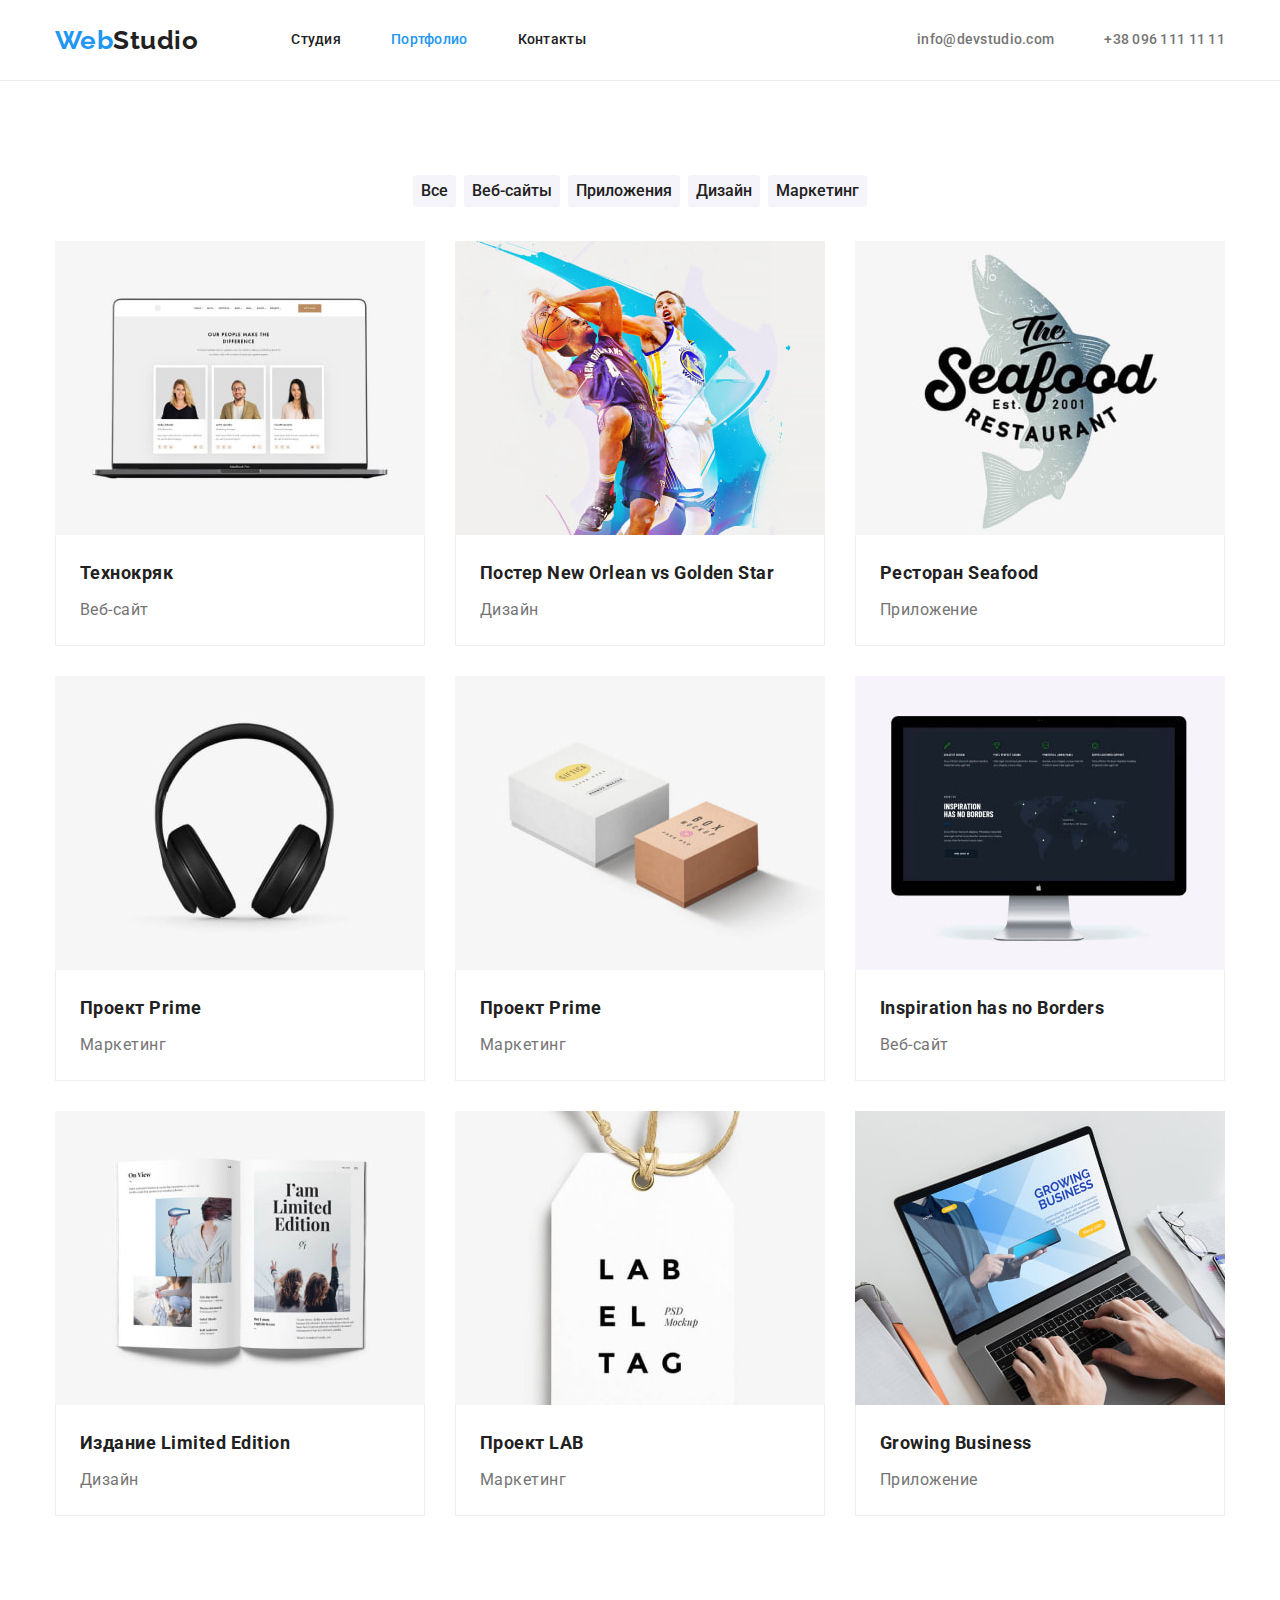
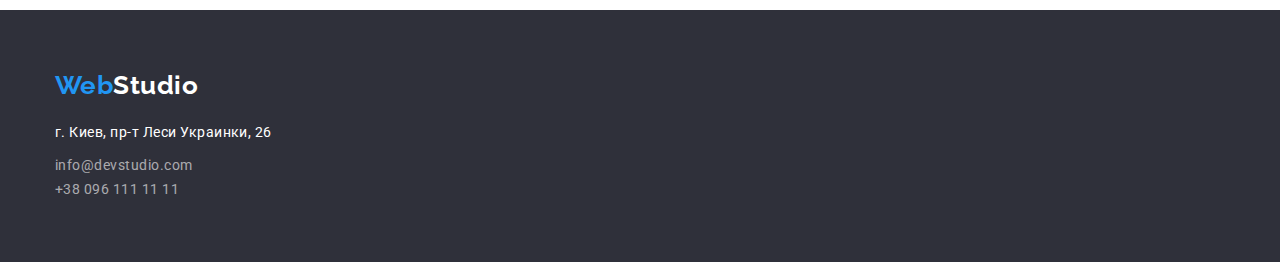
==== commit 2d9237cd: "правки по ДЗ№3" ====
--- a/portfolio.html
+++ b/portfolio.html
@@ -41,7 +41,6 @@
         <section class="section">
             <div class="container">
                 <h1 class="visually-hidden">Портфолио</h1>
-                <nav>
                     <ul class="portfolio-btn portfolio-nav list">
                         <li class="item">
                             <button type="button" class="btn">Все</button>
@@ -63,7 +62,6 @@
                             <button type="button" class="btn">Маркетинг</button>
                         </li>
                     </ul>
-                </nav>
                 <ul class="works list">
                     <li class="item">
                         <a href="" class="link">
--- a/css/styles.css
+++ b/css/styles.css
@@ -60,6 +60,8 @@
 /* Логотип */
 
 .logo {
+  margin-right: 93px;
+
   font-family: "Raleway", sans-serif;
   font-weight: 700;
   font-size: 26px;
@@ -75,17 +77,19 @@
 
 /*  Навигация сайта */
 
-.main-nav {
-  display: flex;
-  align-items: center;
+.header {
   border-bottom-width: 1px;
   border-bottom-style: solid;
   border-bottom-color: #ececec;
 }
 
+.main-nav {
+  display: flex;
+  align-items: center;
+}
+
 .site-nav {
   display: flex;
-  margin-left: 93px;
 }
 
 .site-nav .item:not(:last-child) {
@@ -125,6 +129,10 @@
 }
 
 .auth-nav .link {
+  display: block;
+  padding-top: 32px;
+  padding-bottom: 32px;
+
   font-weight: 500;
   font-size: 14px;
   line-height: 1.14;
@@ -142,13 +150,18 @@
 /* Герой */
 
 .hero {
+  padding-top: 200px;
+  padding-bottom: 200px;
+
   text-align: center;
 
   background-color: #2f303a;
 }
 
 .hero-title {
-  margin-top: 0;
+  width: 696px;
+  margin-right: auto;
+  margin-left: auto;
   margin-bottom: 30px;
 
   font-weight: 900;
@@ -274,8 +287,6 @@
 .team-list .item {
   flex-basis: calc(100% / 4);
   text-align: center;
-
-  border: 1px solid #eeeeee;
 }
 
 .team-list .item:not(:last-child) {
@@ -313,7 +324,7 @@
 .portfolio-nav {
   display: flex;
   justify-content: center;
-  padding-bottom: 34px;
+  margin-bottom: 34px;
 }
 
 .portfolio-nav .item:not(:last-child) {
@@ -353,7 +364,7 @@
 }
 
 .works .card-content {
-  padding: 20px 0 20px 24px;
+  padding: 20px 24px;
 
   border-right-width: 1px;
   border-right-style: solid;
@@ -391,7 +402,7 @@
   color: #fff;
 }
 
-.mail {
+.mail:not(:last-child) {
   margin-bottom: 9px;
 }
 
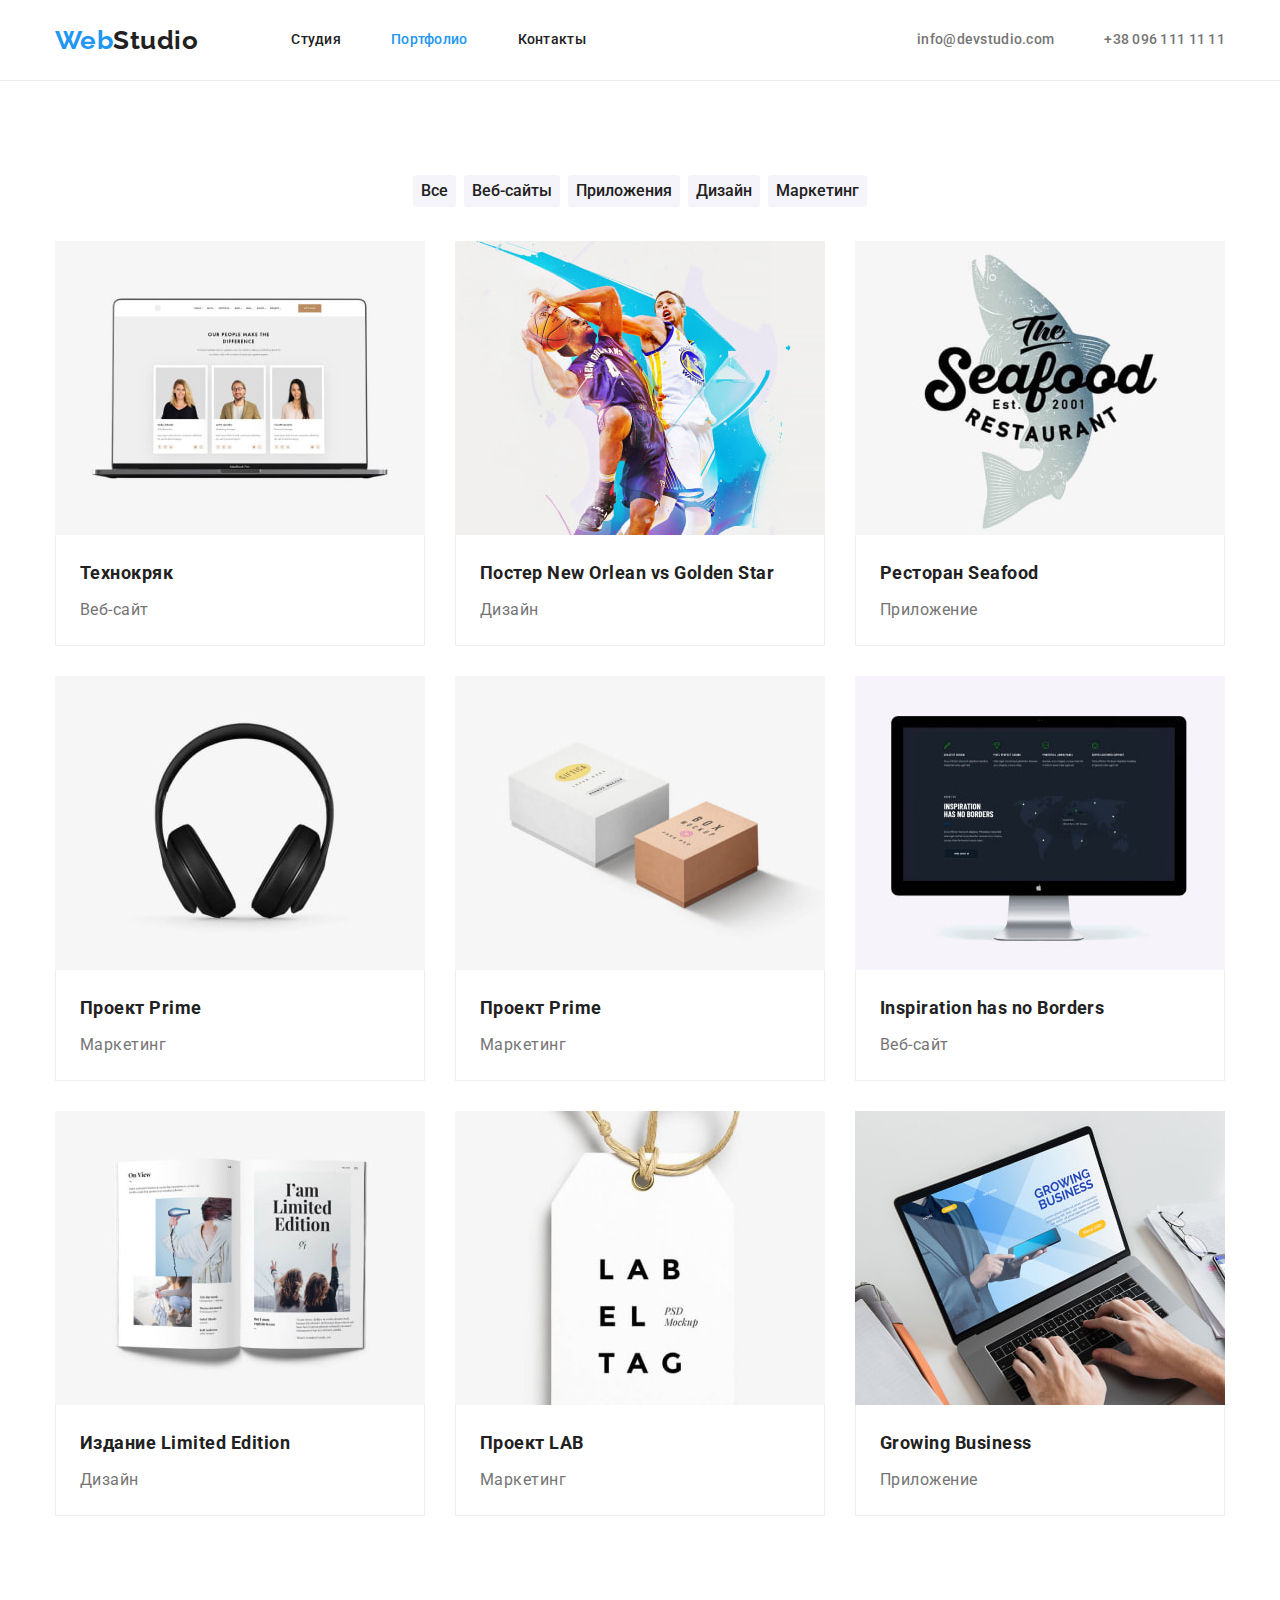
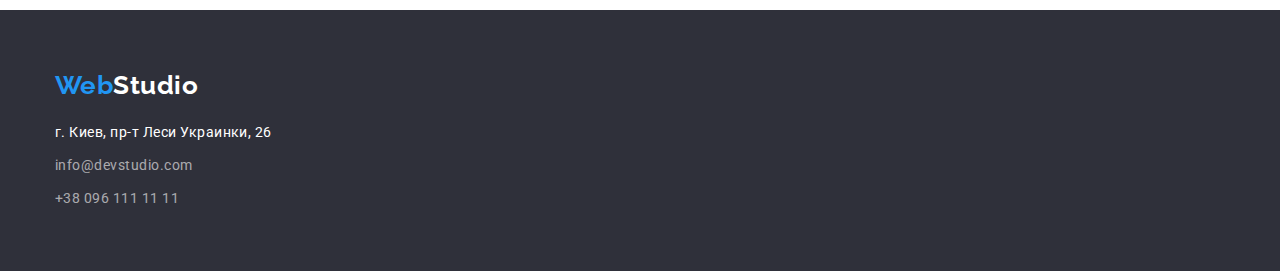
==== commit 1638372b: "изменения в хедере и футере" ====
--- a/portfolio.html
+++ b/portfolio.html
@@ -19,6 +19,7 @@
 <body>
 
     <!-- Шапка сайта -->
+
     <header class="header">
         <div class="container main-nav">
             <a href="./index.html" class="logo ">Web<span class="logo-main">Studio</span></a>
@@ -163,8 +164,13 @@
             <a href="./index.html" class="logo">Web<span class="logo-footer">Studio</span></a>
             <address class="adr">г. Киев, пр-т Леси Украинки, 26</address>
             <ul class="footer-auth list">
-                <li><a href="mailto:info@devstudio.com" class="link mail">info@devstudio.com</a></li>
-                <li><a href="tel:+380961111111" class="link">+38 096 111 11 11</a></li>
+                <li class="mail">
+                    <a href="mailto:info@devstudio.com" class="link">info@devstudio.com</a>
+                </li>
+    
+                <li>
+                    <a href="tel:+380961111111" class="link">+38 096 111 11 11</a>
+                </li>
             </ul>
         </div>
     </footer>
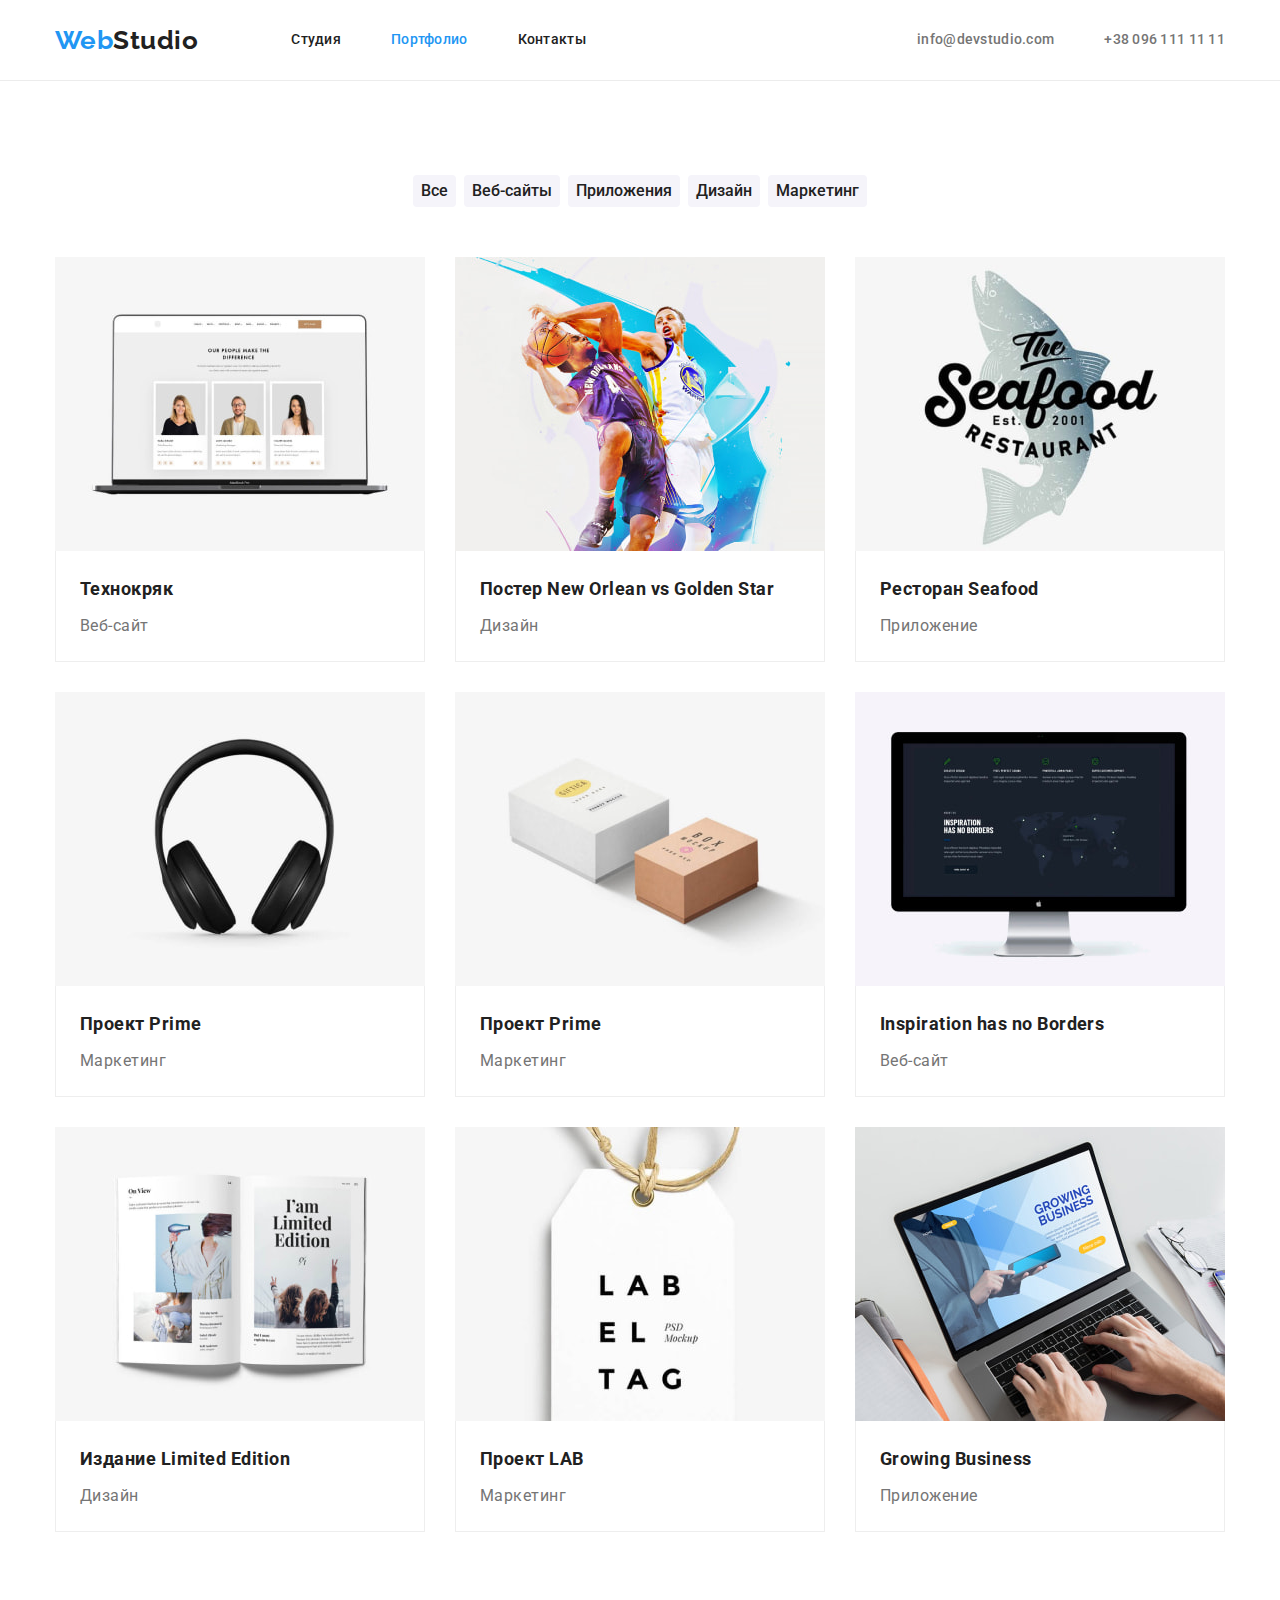
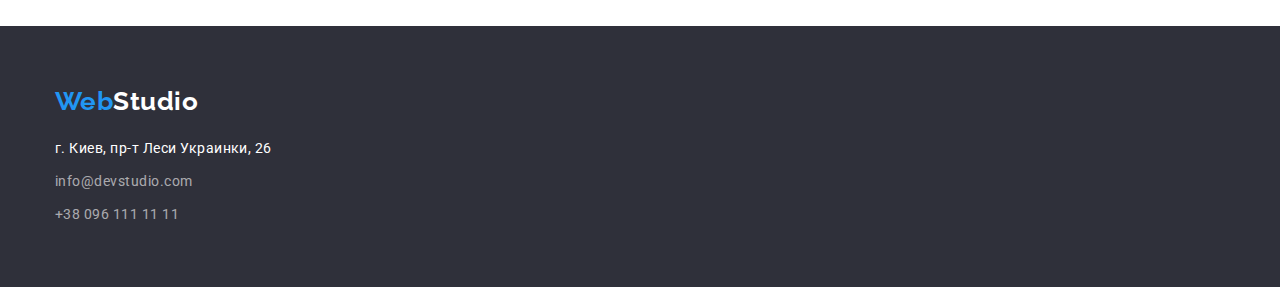
==== commit 30ef32e7: "правки к ДЗ №3" ====
--- a/portfolio.html
+++ b/portfolio.html
@@ -161,13 +161,13 @@
     <!--Подвал  -->
     <footer class="footer">
         <div class="container">
-            <a href="./index.html" class="logo">Web<span class="logo-footer">Studio</span></a>
+            <a href="./index.html" class="logo-ft">Web<span class="logo-text">Studio</span></a>
             <address class="adr">г. Киев, пр-т Леси Украинки, 26</address>
             <ul class="footer-auth list">
                 <li class="mail">
                     <a href="mailto:info@devstudio.com" class="link">info@devstudio.com</a>
                 </li>
-    
+        
                 <li>
                     <a href="tel:+380961111111" class="link">+38 096 111 11 11</a>
                 </li>
--- a/css/styles.css
+++ b/css/styles.css
@@ -167,6 +167,7 @@
   font-weight: 900;
   font-size: 44px;
   line-height: 1.36;
+  letter-spacing: 0.06em;
   text-transform: uppercase;
 
   color: #ffffff;
@@ -261,7 +262,7 @@
 }
 
 .feature-list .item {
-  flex-basis: calc(100% / 4);
+  flex-basis: calc((100% - 90px) / 4);
 }
 
 .feature-list .item:not(:last-child) {
@@ -324,7 +325,7 @@
 .portfolio-nav {
   display: flex;
   justify-content: center;
-  margin-bottom: 34px;
+  margin-bottom: 50px;
 }
 
 .portfolio-nav .item:not(:last-child) {
@@ -387,12 +388,24 @@
   background-color: #2f303a;
 }
 
-.logo-footer {
+.logo-ft {
+  display: block;
+  margin-bottom: 20px;
+
+  font-family: "Raleway", sans-serif;
+  font-weight: 700;
+  font-size: 26px;
+  line-height: 1.19;
+
+  color: var(--accent-color);
+  text-decoration: none;
+}
+
+.logo-text {
   color: #fff;
 }
 
 .adr {
-  margin-top: 20px;
   margin-bottom: 9px;
 
   font-style: normal;
